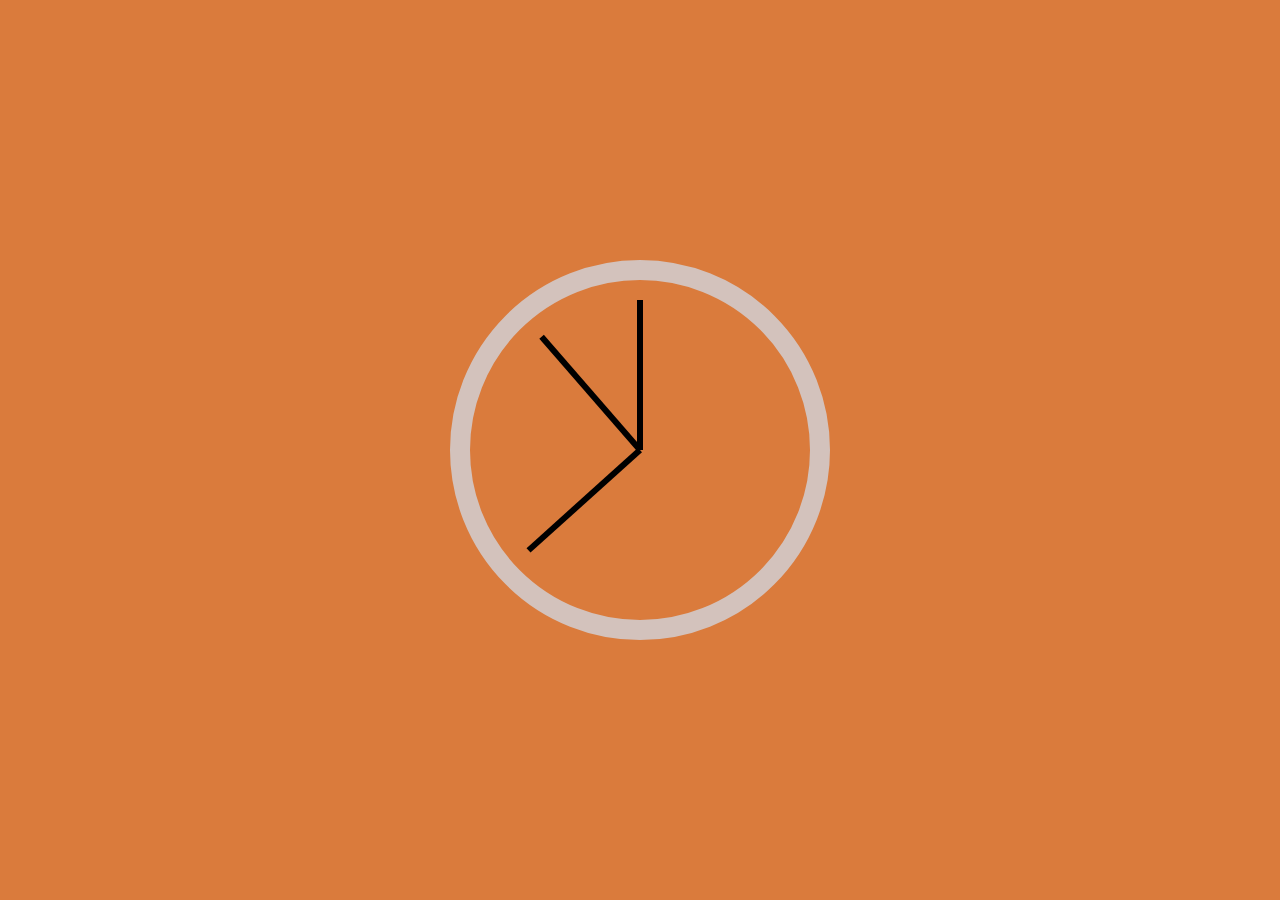
==== 02-JS and CSS Clock/index.html @ c7b1e803 "Add files via upload" ====
<!DOCTYPE html>
<html lang="en">
<head>
    <meta charset="UTF-8">
    <meta name="viewport" content="width=device-width, initial-scale=1.0">
    <title>JS + CSS Clock</title>
</head>
<body>
    <div class="clock">
        <div class="clock-face">
            <div class="hand hour-hand"></div>
            <div class="hand min-hand"></div>
            <div class="hand second-hand"></div>
        </div>
    </div>

    <style>
        html{
            background:#da7b3c url(sina-katirachi-io_nkC_tQR8-unsplash.jpg);
            background-size: cover;
            font-family: 'helvetica neue';
            text-align: center;
            font-size: 10px;
        }
        body{
            margin: 0;
            font-size: 2rem;
            display: flex;
            flex: 1;
            min-height: 100vh;
            align-items: center;
        }
        .clock{
            width: 30rem;
            height: 30rem;
            border: 20px solid rgb(211, 194, 188);
            border-radius: 50%;
            margin: 50px auto;
            position: relative;
            padding: 2rem;
            box-shadow: :
                 0 0 0 4px rgba(0, 0, 0, 0.1),
                 inset 0 0 0 3px #EFEFEF,
                 inset 0 0 10px black,
                 0 0 10px rgba(0,0,0,0.2);
        }
        .clock-face{
            position: relative;
            width: 100%;
            height: 100%;
            transform: translateY(-3px); /* account for the height of the clock hands */
        }
        .hand{
            width: 50%;
            height: 6px;
            background:black;
            position: absolute;
            top: 50%;
            transform-origin: 100%;
            transform:rotate(90deg);
            transition: all 0.05s;
            transition-timing-function: cubic-bezier(0.1, 2.7,0.58,1);
        }
    </style>
    <script>
        const secondHand = document.querySelector('.second-hand');
        const minHand = document.querySelector('.min-hand');
        const hourHand = document.querySelector('.hour-hand');

        function setDate(){
            const now = new Date();

            const seconds = now.getSeconds();
            const secondsDegrees = ((seconds / 60) * 360) + 90;
            secondHand.style.transform = `rotate(${secondsDegrees}deg)`;

            const mins = now.getMinutes();
            const minsDegrees = ((mins / 60) * 360) + ((seconds / 60)*6) + 90;
            minHand.style.transform = `rotate(${minsDegrees}deg)`;

            const hour = now.getHours();
            const hoursDegrees = ((hour / 12) * 360) + ((mins / 60) * 30) + 90;
            hourHand.style.transform = `rotate(${hoursDegrees}deg)`;
        }

        setInterval(setDate, 1000);
        setDate();
    </script>
</body>
</html>
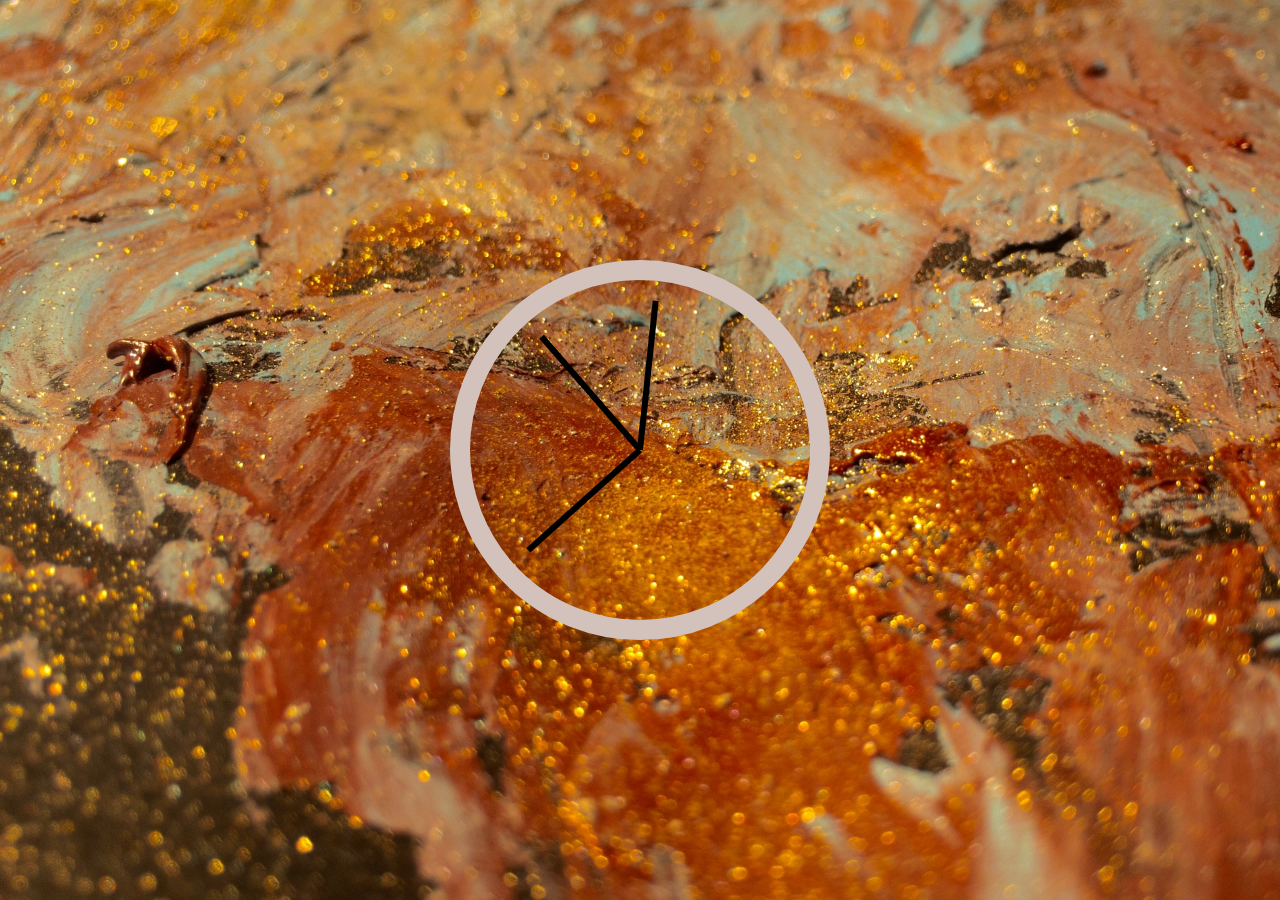
==== commit 36b3a733: "Update index.html" ====
--- a/02-JS and CSS Clock/index.html
+++ b/02-JS and CSS Clock/index.html
@@ -16,7 +16,7 @@
 
     <style>
         html{
-            background:#da7b3c url(sina-katirachi-io_nkC_tQR8-unsplash.jpg);
+            background:#da7b3c url(backgroundimage.jpg);
             background-size: cover;
             font-family: 'helvetica neue';
             text-align: center;
@@ -87,4 +87,4 @@
         setDate();
     </script>
 </body>
-</html>+</html>
